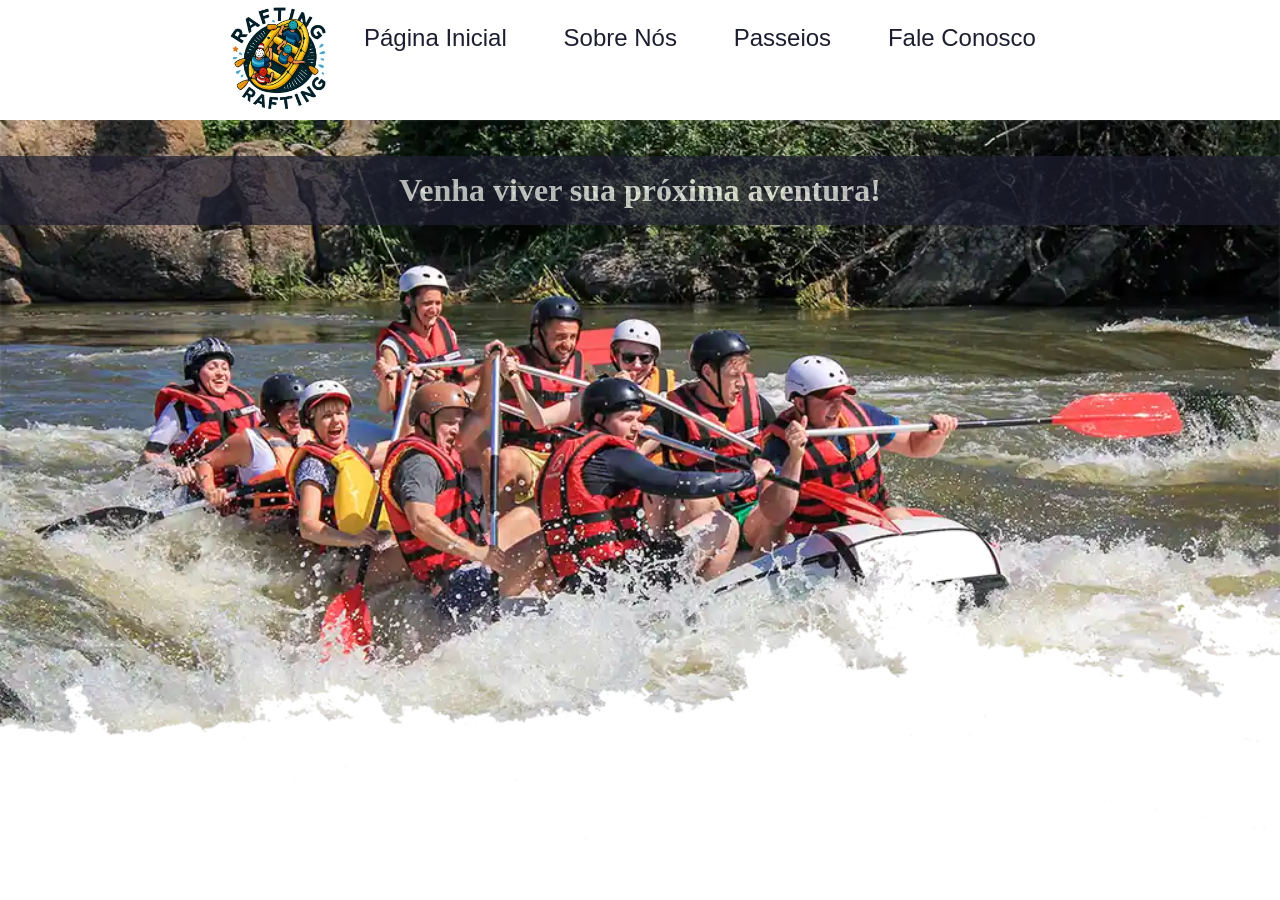
==== wwr/index.html @ e6feeba9 "Organização" ====
<!DOCTYPE html>
<html lang="pt-BR">

<head>
    <meta charset="UTF-8">
    <meta name="viewport" content="width=device-width, initial-scale=1.0">
    <meta name="description"
      content="Página principal Rafting adventure, passeios de rafting, aventura e segurança.">
    <link rel="stylesheet" href="estilos/rafting.css">
    <title>Página Inicial | Rafting Adventure</title>
</head>

<body>
    <header>
        <img src="imagens/logo.webp" alt="Logotipo da Rafting Adventure">
        <nav>
            <a href="index.html">Página Inicial</a>
            <a href="sobre.html">Sobre Nós</a>
            <a href="passeios.html">Passeios</a>
            <a href="contato.html">Fale Conosco</a>
        </nav>
    </header>
    <div class="hero">
        <img src="imagens/hero-image.webp" alt="pessoas praticando rafting">
        <h1>Venha viver sua próxima aventura!</h1>

    </div>

</body>

</html>
---- wwr/estilos/rafting.css ----
:root {
    --cor-primaria: rgb(11, 61, 46);
    --cor-secundaria: rgb(167, 234, 243);
    --cor-destaque1: rgb(30, 30, 49);
    --cor-destaque2: rgb(94, 178, 107);
    --fonte-de-titulo: "Times New Roman", "Georgia", serif;
    --fonte-body: arial, helvetica, sans-serif;
}

* {
    margin: 0;
    padding: 0;
    box-sizing: border-box;
}

body {
    font-family: var(--fonte-body);
    color: var(--cor-destaque1);
}

header {
    display: grid;
    grid-template-columns: 120px 1fr;
}

header img {
    max-width: 100%;
    height: auto;
}

header,
main,
footer {
    width: 840px;
    max-width: 100%;
    height: auto;
    margin: 0 auto;
}

h1,
h2 {
    font-family: var(--fonte-de-titulo);
    color: var(--cor-primaria);
    text-align: center;
}

nav {
    display: flex;
    justify-content: space-between;
}

a {
    font-size: x-large;
    font-family: 'Gill Sans', 'Gill Sans MT', Calibri, 'Trebuchet MS', sans-serif;
    text-align: center;
    color: var(--cor-destaque1);
}

.contatos p {
    font-size: large;
    font-family: 'Gill Sans', 'Gill Sans MT', Calibri, 'Trebuchet MS', sans-serif;
    text-align: center;
    color: var(--cor-destaque1);
}

nav,
section,
article {
    margin: 16px;
    padding: 8px;
}

p {
    text-align: center;
    padding: 5px;
}

.historia {
    display: grid;
    grid-template-columns: repeat(3, 1fr);
    margin-top: 50px;
}

.historia img {
    margin-top: 10px;
    max-width: 100%;
    height: auto;
}

.historia h2 {
    margin-top: 20px;
    grid-column: 1 / -1;
}

.hero {
    position: relative;
}

.hero img {
    display: block;
    width: 100%;
    height: auto;
}

h1 {
    width: 100%;
    padding: 16px;
    text-align: center;
}

article {
    position: absolute;
    bottom: -10%;
    border: 2px solid var(--cor-primaria);
    background-color: var(--cor-secundaria);
    box-shadow: 0 10px 10px var(--cor-destaque1);
}

article p {
    text-align: justify;
    margin: 8px;
    /*margin-top: 10px;*/
}

.hero h1 {
    position: absolute;
    top: 5%;
    opacity: 0.7;
    background-color: var(--cor-destaque1);
    color: white;
}

.hero article {
    position: absolute;
}

.hero article img {
    float: right;
    width: 125px;
    margin: 15px;
}

.aventura {
    display: grid;
    grid-template-columns: repeat(5, 1fr);
    column-gap: 1.5rem;
}

.aventura h2 {
    grid-column: 1 / -1;
}

.aventura img {
    max-width: 100%;
    height: auto;
}

.local {
    display: flex;
    justify-content: space-between;
    gap: 10px;
}

.mapa {
    flex: 1;
}

.mapa iframe {
    width: 100%;
    height: 100%;
    border: none;
}

/*=======================================
             FORMULÁRIO
=========================================*/

.local form {
    flex: 1;

}

.form {
    display: flex;
    flex-direction: column;
    gap: 10px;
}

.radio {
    display: flex;
    flex-direction: column;
}

.opcao {
    display: flex;
    align-items: center;
    gap: 8px;
}

.newsletter {
    display: flex;
    align-items: center;
    gap: 8px;
}

button {
    padding: 12px;
    background-color: var(--cor-destaque2);
    color: var(--cor-destaque1);
    border: none;
    border-radius: 5px;
    cursor: pointer;
    font-size: 1rem;
}

button:hover {
    background-color: var(--cor-primaria);
    color: var(--cor-secundaria);
}

input[type="text"],
input[type="email"],
textarea {
    padding: 10px;
    border: 1px solid var(--cor-destaque1);
    border-radius: 4px;
}

textarea {
    resize: vertical;
}

/*============================================
                EQUIPE
==============================================*/

.equipe {
    display: grid;
    grid-template-columns: repeat(3, 1fr);
    column-gap: 1.5rem;
}

.equipe h2 {
    grid-column: 1 / -1;
}

.equipe img {
    max-width: 100%;
    height: auto;
}

/*============================================
                   RODAPÉ
==============================================*/

footer {
    background-color: var(--cor-destaque2);
    display: flex;
    justify-content: space-between;
}

.redes-sociais {
    justify-content: end;
}

.redes-sociais a,
nav a,
footer a {
    text-decoration: none;
}

.redes-sociais img {
    width: 40px;
    height: auto;

}
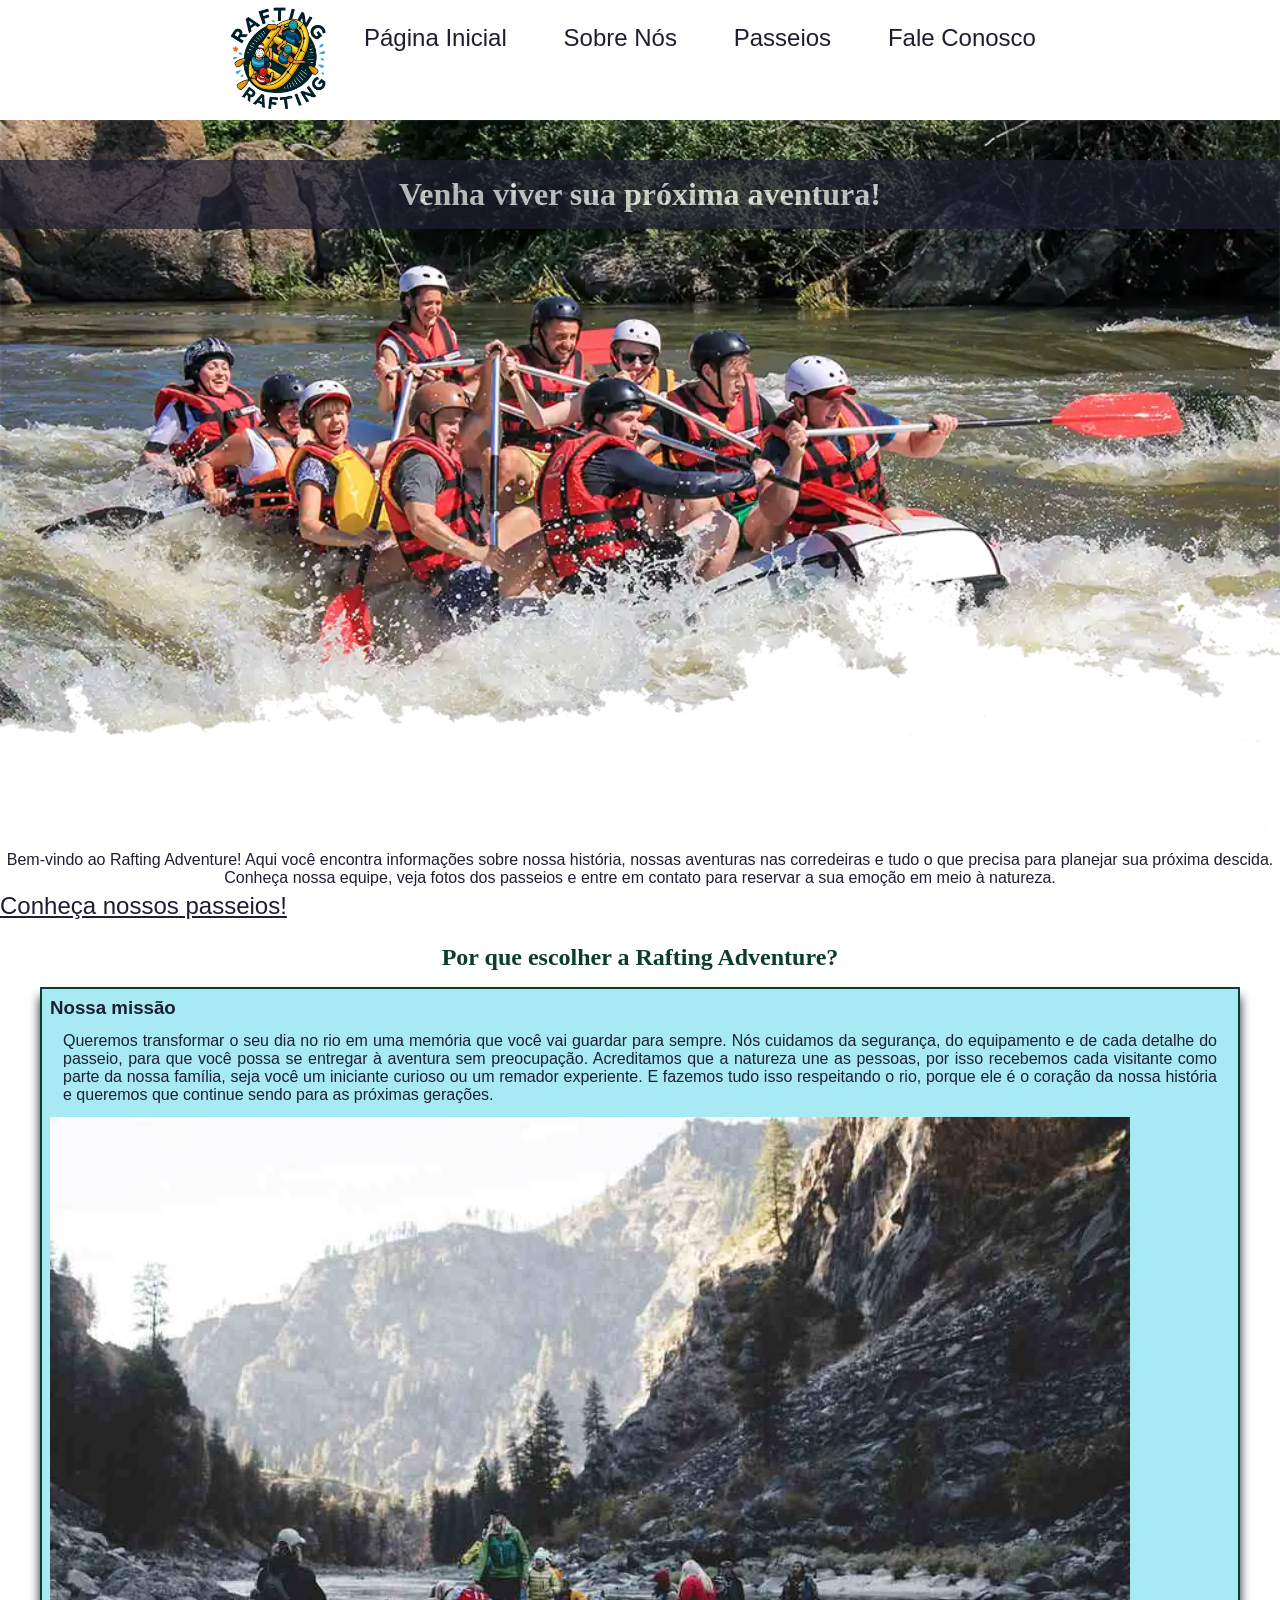
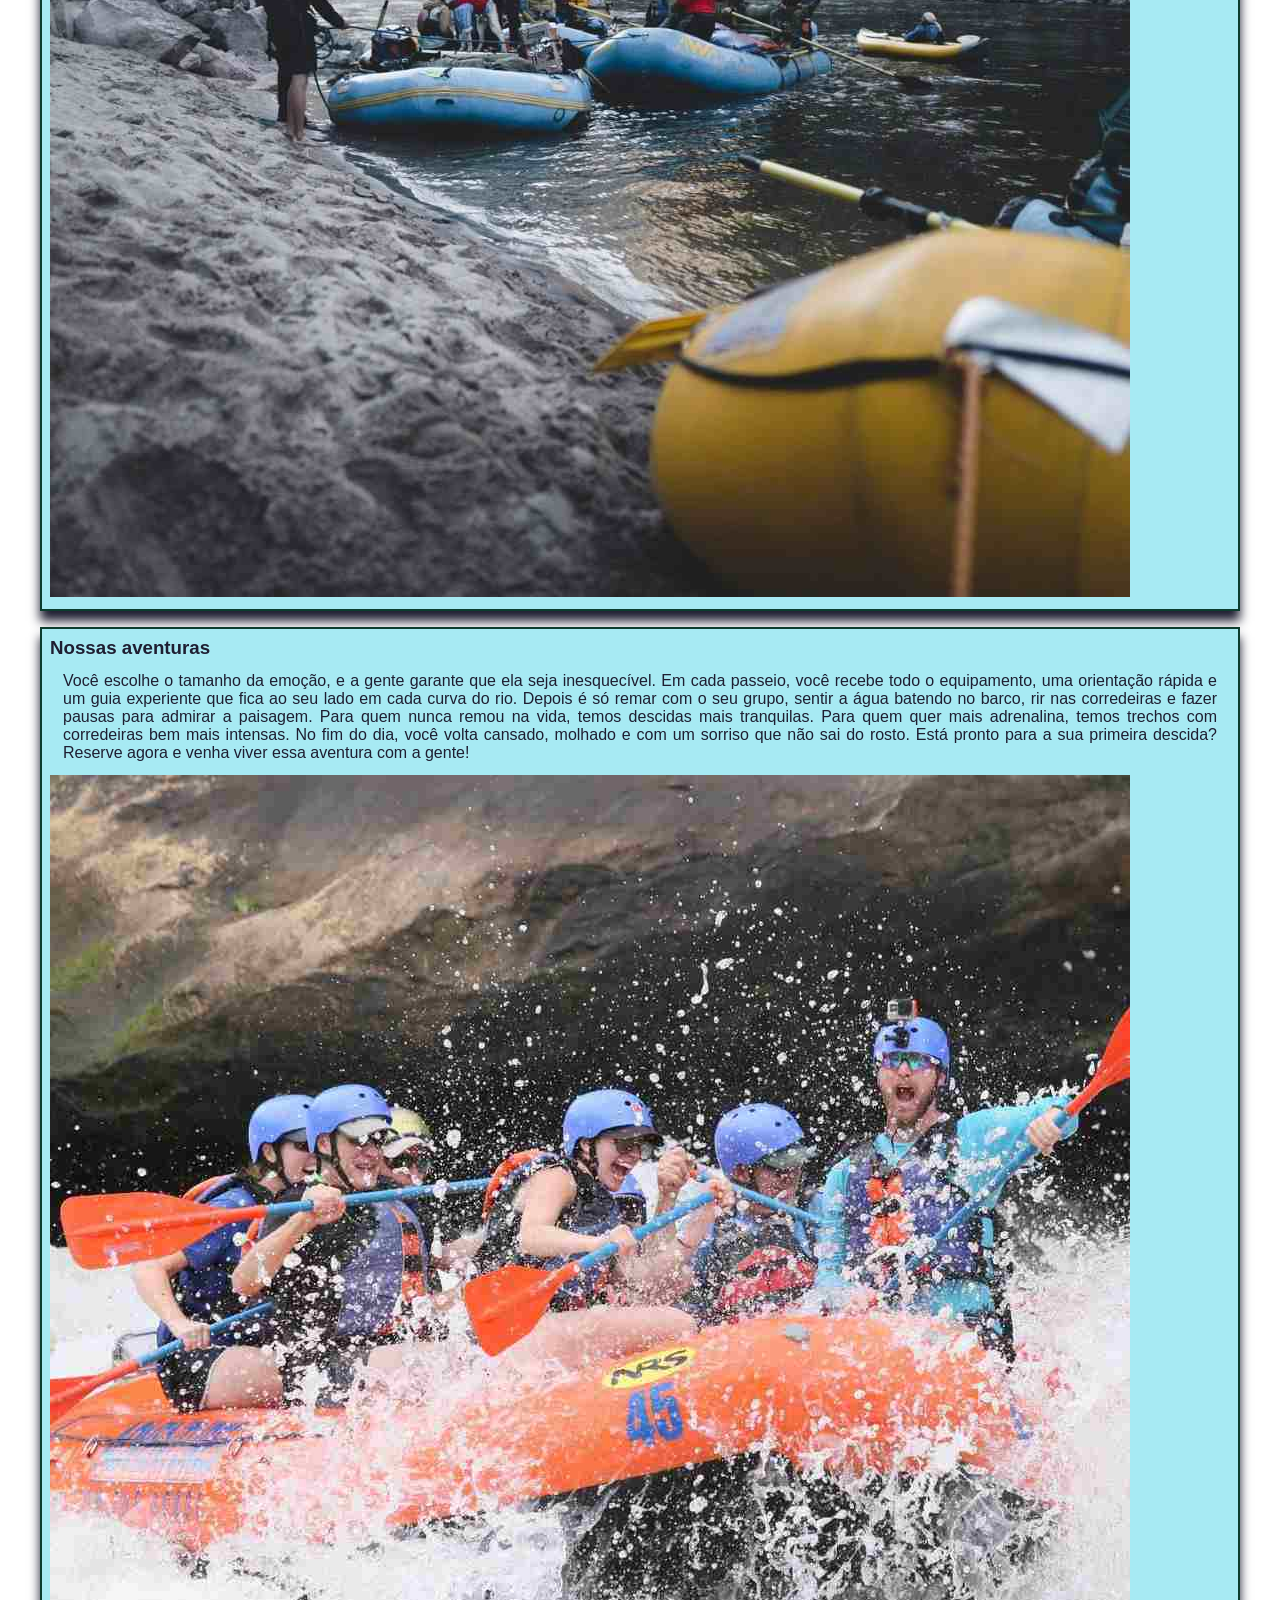
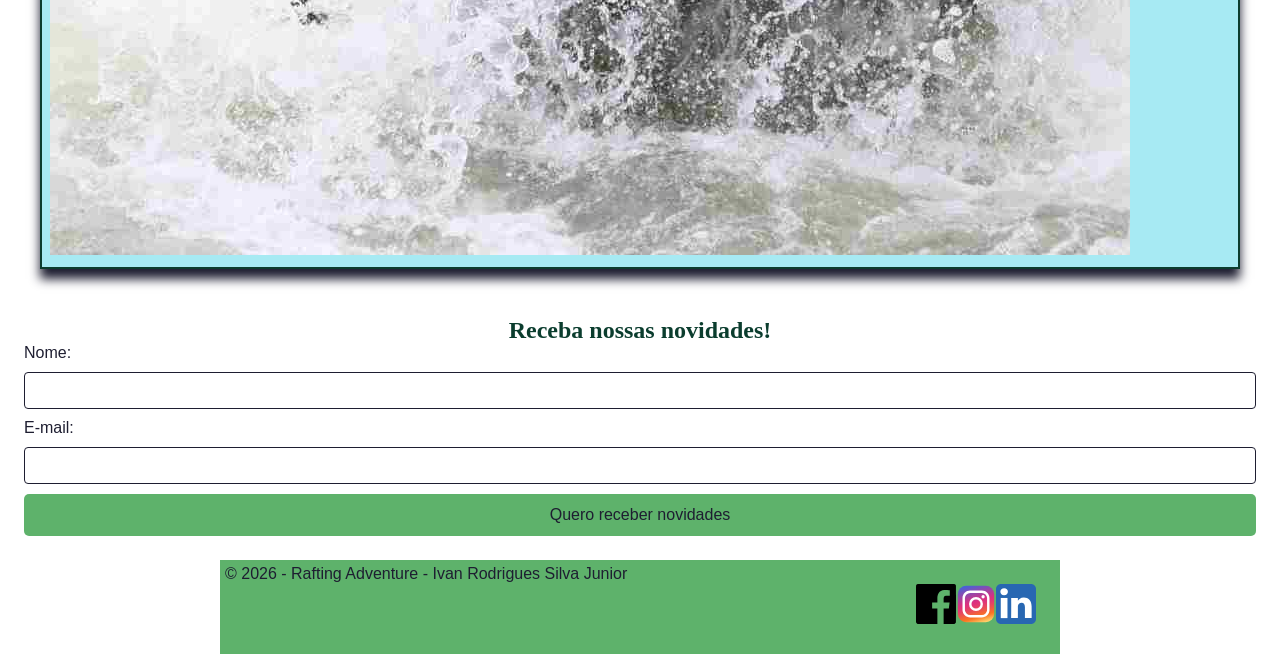
==== commit fd34b3e4: "paginas em andamento" ====
--- a/wwr/index.html
+++ b/wwr/index.html
@@ -21,11 +21,83 @@
         </nav>
     </header>
     <div class="hero">
-        <img src="imagens/hero-image.webp" alt="pessoas praticando rafting">
+        <img src="imagens/hero-image.webp" alt="Grupo praticando rafting nas corredeiras de um rio">
         <h1>Venha viver sua próxima aventura!</h1>
-
+        <p>Bem-vindo ao Rafting Adventure! Aqui você encontra informações sobre nossa história,
+            nossas
+            aventuras nas corredeiras e tudo o que precisa para planejar sua próxima descida.
+            Conheça nossa
+            equipe, veja fotos dos passeios e entre em contato para reservar a sua emoção em meio à
+            natureza.</p>
+        <a href="passeios.html">Conheça nossos passeios!</a>
     </div>
 
+    <section class="destaques">
+        <h2>Por que escolher a Rafting Adventure?</h2>
+
+        <article>
+            <h3>Nossa missão</h3>
+            <p>
+                Queremos transformar o seu dia no rio em uma memória que você vai guardar para
+                sempre. Nós cuidamos
+                da segurança, do equipamento e de cada detalhe do passeio, para que você possa se
+                entregar à
+                aventura sem preocupação. Acreditamos que a natureza une as pessoas, por isso
+                recebemos cada
+                visitante como parte da nossa família, seja você um iniciante curioso ou um remador
+                experiente. E
+                fazemos tudo isso respeitando o rio, porque ele é o coração da nossa história e
+                queremos que
+                continue sendo para as próximas gerações.
+            </p>
+            <img src="imagens/instrucoes-antes-do-passeio.jpg"
+              alt="instrutor ajudando a se preparar enquanto orienta">
+        </article>
+
+        <article>
+            <h3>Nossas aventuras</h3>
+            <p>
+                Você escolhe o tamanho da emoção, e a gente garante que ela seja inesquecível. Em
+                cada passeio, você
+                recebe todo o equipamento, uma orientação rápida e um guia experiente que fica ao
+                seu lado em cada
+                curva do rio. Depois é só remar com o seu grupo, sentir a água batendo no barco, rir
+                nas corredeiras
+                e fazer pausas para admirar a paisagem. Para quem nunca remou na vida, temos
+                descidas mais
+                tranquilas. Para quem quer mais adrenalina, temos trechos com corredeiras bem mais
+                intensas. No fim
+                do dia, você volta cansado, molhado e com um sorriso que não sai do rosto. Está
+                pronto para a sua
+                primeira descida? Reserve agora e venha viver essa aventura com a gente!
+            </p>
+            <img src="imagens/corredeiras.jpg" alt="familia se divertindo nas corredeiras">
+        </article>
+    </section>
+    <section class="inscricao-newsletter">
+        <h2>Receba nossas novidades!</h2>
+        <form>
+            <div class="form">
+                <label for="nome">Nome:</label>
+                <input type="text" id="nome" name="nome" required>
+                <label for="email">E-mail:</label>
+                <input type="email" id="email" name="email" required>
+                <button type="submit">Quero receber novidades</button>
+            </div>
+        </form>
+    </section>
+    <footer>
+        <p>©️ 2026 - Rafting Adventure - Ivan Rodrigues Silva Junior</p>
+        <nav class="redes-sociais">
+            <a href="https://www.facebook.com/ivodrigues/"><img src="imagens/icone-facebook.svg"
+                  alt="ícone facebook"></a>
+            <a href="https://www.instagram.com/ivanjunior.048/"><img
+                  src="imagens/icone-instagram.svg" alt="ícone instagram"></a>
+            <a href="https://www.linkedin.com/in/ivan-rodrigues-silva-junior"><img
+                  src="imagens/icone-linkedin.svg" alt="ícone linkedin"></a>
+
+        </nav>
+    </footer>
 </body>
 
 </html>
--- a/wwr/estilos/rafting.css
+++ b/wwr/estilos/rafting.css
@@ -109,8 +109,6 @@
 }
 
 article {
-    position: absolute;
-    bottom: -10%;
     border: 2px solid var(--cor-primaria);
     background-color: var(--cor-secundaria);
     box-shadow: 0 10px 10px var(--cor-destaque1);
@@ -171,9 +169,7 @@
     border: none;
 }
 
-/*=======================================
-             FORMULÁRIO
-=========================================*/
+/*FORMULÁRIO*/
 
 .local form {
     flex: 1;
@@ -230,9 +226,7 @@
     resize: vertical;
 }
 
-/*============================================
-                EQUIPE
-==============================================*/
+/*EQUIPE*/
 
 .equipe {
     display: grid;
@@ -249,9 +243,7 @@
     height: auto;
 }
 
-/*============================================
-                   RODAPÉ
-==============================================*/
+/*RODAPÉ=*/
 
 footer {
     background-color: var(--cor-destaque2);
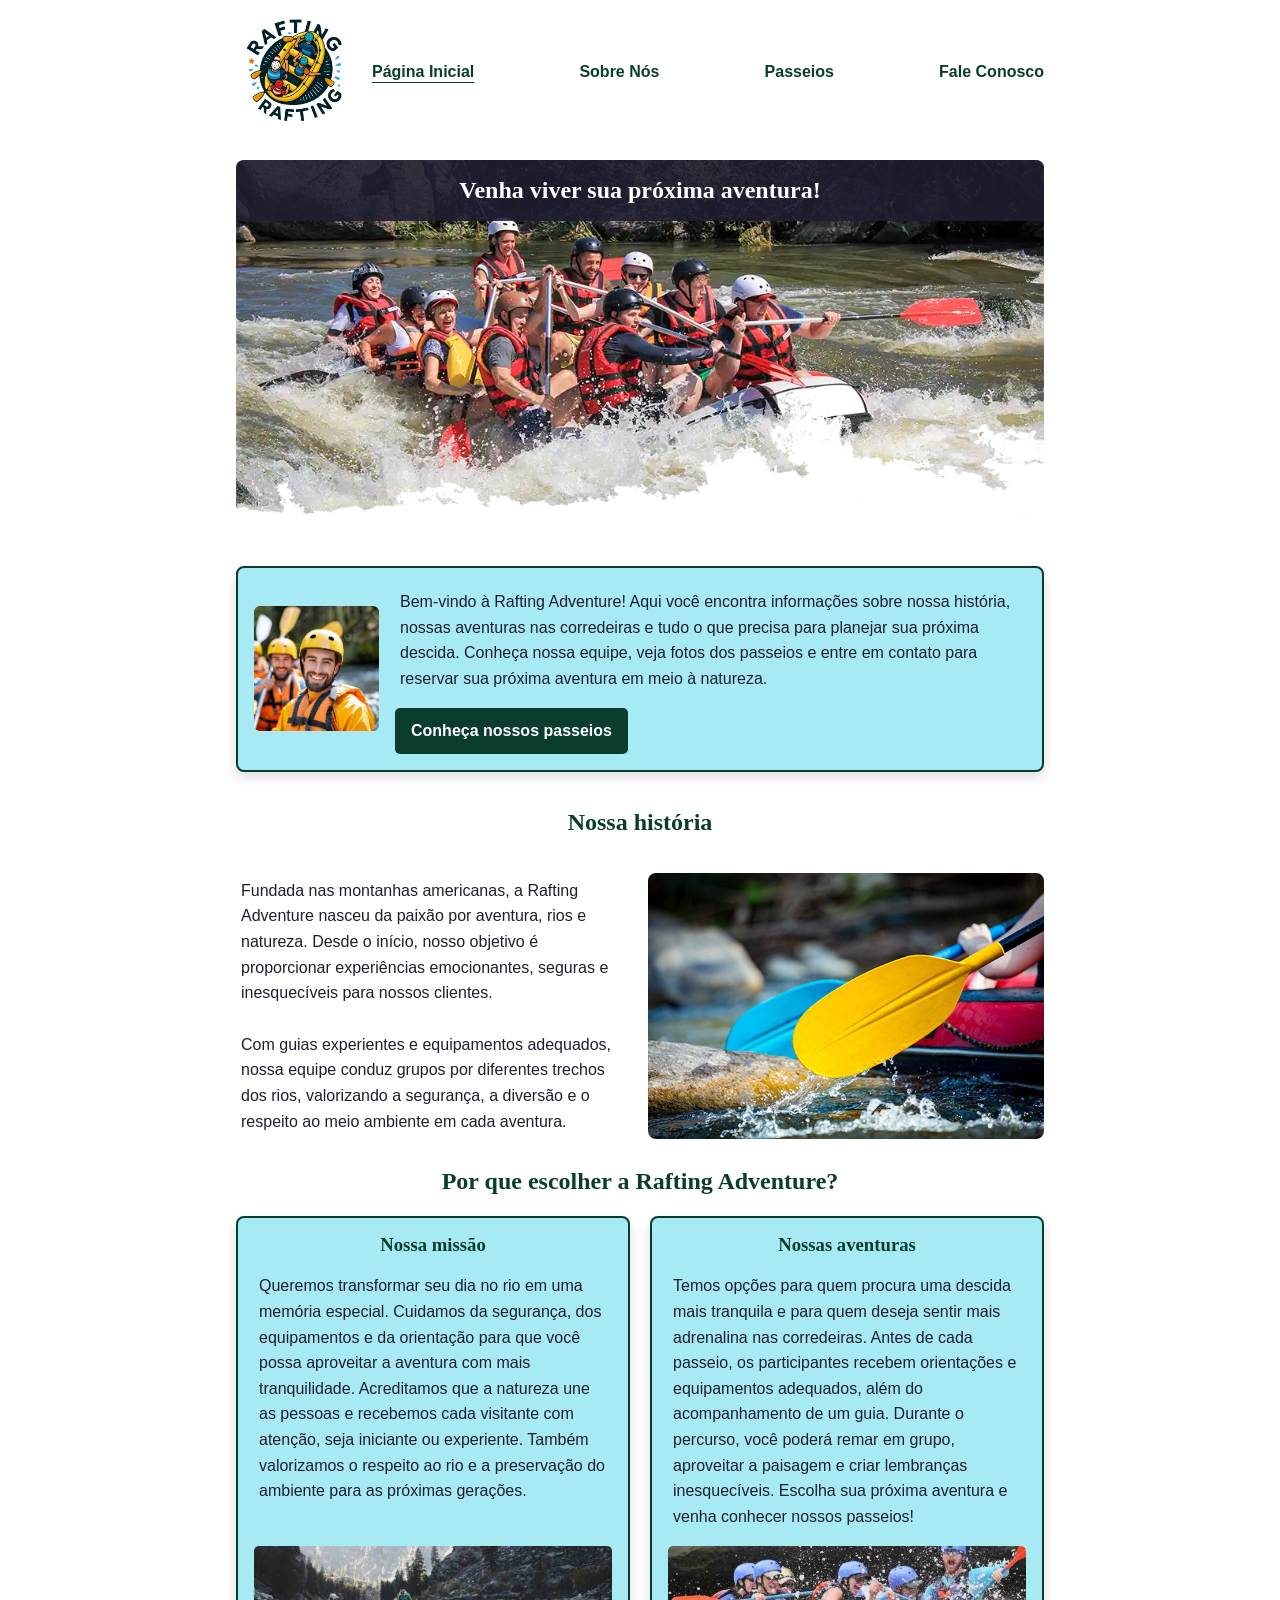
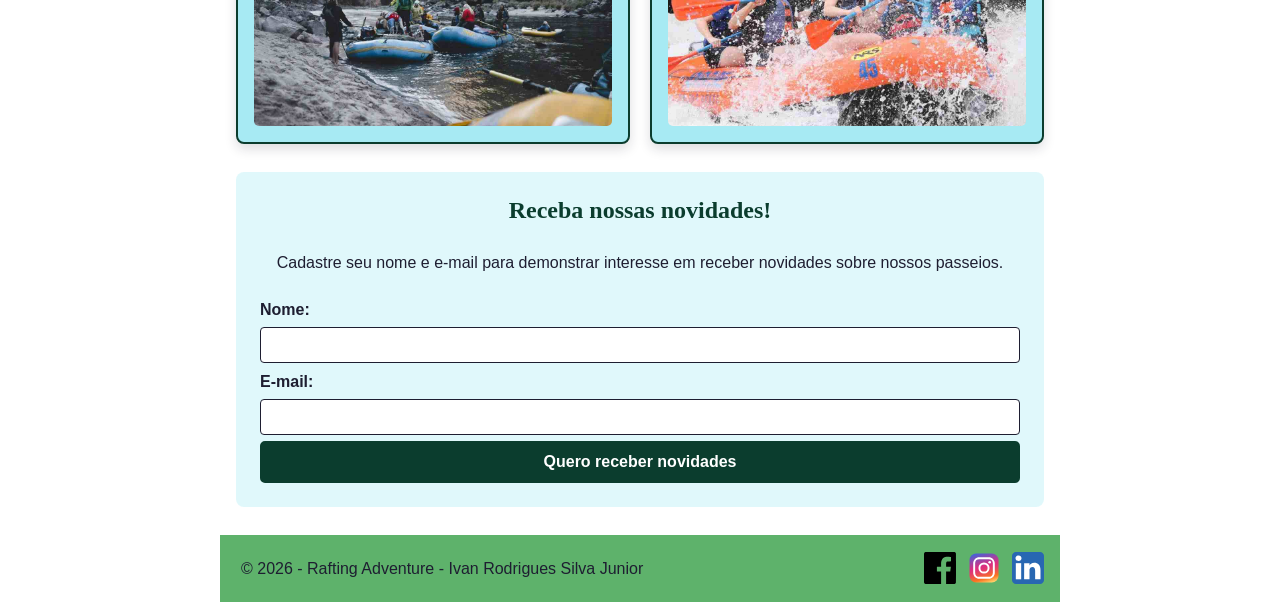
==== commit 25517ed4: "atualização e organização das páginas de rafting" ====
--- a/wwr/index.html
+++ b/wwr/index.html
@@ -5,97 +5,156 @@
     <meta charset="UTF-8">
     <meta name="viewport" content="width=device-width, initial-scale=1.0">
     <meta name="description"
-      content="Página principal Rafting adventure, passeios de rafting, aventura e segurança.">
+      content="Conheça a Rafting Adventure: passeios de rafting, aventura nas corredeiras, segurança e experiências inesquecíveis em meio à natureza.">
+    <meta name="author" content="Ivan Rodrigues Silva Junior">
+    <title>Página Inicial | Rafting Adventure</title>
     <link rel="stylesheet" href="estilos/rafting.css">
-    <title>Página Inicial | Rafting Adventure</title>
 </head>
 
 <body>
     <header>
-        <img src="imagens/logo.webp" alt="Logotipo da Rafting Adventure">
-        <nav>
-            <a href="index.html">Página Inicial</a>
+        <a class="logo" href="index.html">
+            <img src="imagens/logo.webp" alt="Logotipo da Rafting Adventure">
+        </a>
+
+        <nav aria-label="Navegação principal">
+            <a href="index.html" aria-current="page">Página Inicial</a>
             <a href="sobre.html">Sobre Nós</a>
             <a href="passeios.html">Passeios</a>
             <a href="contato.html">Fale Conosco</a>
         </nav>
     </header>
-    <div class="hero">
-        <img src="imagens/hero-image.webp" alt="Grupo praticando rafting nas corredeiras de um rio">
-        <h1>Venha viver sua próxima aventura!</h1>
-        <p>Bem-vindo ao Rafting Adventure! Aqui você encontra informações sobre nossa história,
-            nossas
-            aventuras nas corredeiras e tudo o que precisa para planejar sua próxima descida.
-            Conheça nossa
-            equipe, veja fotos dos passeios e entre em contato para reservar a sua emoção em meio à
-            natureza.</p>
-        <a href="passeios.html">Conheça nossos passeios!</a>
-    </div>
 
-    <section class="destaques">
-        <h2>Por que escolher a Rafting Adventure?</h2>
+    <main>
+        <section class="hero" aria-labelledby="titulo-principal">
+            <img class="hero-imagem" src="imagens/hero-image.webp"
+              alt="Grupo praticando rafting nas corredeiras de um rio">
 
-        <article>
-            <h3>Nossa missão</h3>
+            <h1 id="titulo-principal">Venha viver sua próxima aventura!</h1>
+
+            <article class="hero-cartao">
+                <img src="imagens/funcionario-feliz.webp"
+                  alt="Integrante da equipe da Rafting Adventure">
+
+                <div class="hero-conteudo">
+                    <p>
+                        Bem-vindo à Rafting Adventure! Aqui você encontra informações
+                        sobre nossa história, nossas aventuras nas corredeiras e tudo
+                        o que precisa para planejar sua próxima descida. Conheça nossa
+                        equipe, veja fotos dos passeios e entre em contato para
+                        reservar sua próxima aventura em meio à natureza.
+                    </p>
+
+                    <a class="botao-link" href="passeios.html">
+                        Conheça nossos passeios
+                    </a>
+                </div>
+            </article>
+        </section>
+
+        <section class="historia" aria-labelledby="titulo-historia">
+            <h2 id="titulo-historia">Nossa história</h2>
+
             <p>
-                Queremos transformar o seu dia no rio em uma memória que você vai guardar para
-                sempre. Nós cuidamos
-                da segurança, do equipamento e de cada detalhe do passeio, para que você possa se
-                entregar à
-                aventura sem preocupação. Acreditamos que a natureza une as pessoas, por isso
-                recebemos cada
-                visitante como parte da nossa família, seja você um iniciante curioso ou um remador
-                experiente. E
-                fazemos tudo isso respeitando o rio, porque ele é o coração da nossa história e
-                queremos que
-                continue sendo para as próximas gerações.
+                Fundada nas montanhas americanas, a Rafting Adventure nasceu da
+                paixão por aventura, rios e natureza. Desde o início, nosso objetivo
+                é proporcionar experiências emocionantes, seguras e inesquecíveis
+                para nossos clientes.
             </p>
-            <img src="imagens/instrucoes-antes-do-passeio.jpg"
-              alt="instrutor ajudando a se preparar enquanto orienta">
-        </article>
 
-        <article>
-            <h3>Nossas aventuras</h3>
+            <img src="imagens/historia.jpg"
+              alt="Remos coloridos utilizados nas aventuras de rafting">
+
             <p>
-                Você escolhe o tamanho da emoção, e a gente garante que ela seja inesquecível. Em
-                cada passeio, você
-                recebe todo o equipamento, uma orientação rápida e um guia experiente que fica ao
-                seu lado em cada
-                curva do rio. Depois é só remar com o seu grupo, sentir a água batendo no barco, rir
-                nas corredeiras
-                e fazer pausas para admirar a paisagem. Para quem nunca remou na vida, temos
-                descidas mais
-                tranquilas. Para quem quer mais adrenalina, temos trechos com corredeiras bem mais
-                intensas. No fim
-                do dia, você volta cansado, molhado e com um sorriso que não sai do rosto. Está
-                pronto para a sua
-                primeira descida? Reserve agora e venha viver essa aventura com a gente!
+                Com guias experientes e equipamentos adequados, nossa equipe conduz
+                grupos por diferentes trechos dos rios, valorizando a segurança,
+                a diversão e o respeito ao meio ambiente em cada aventura.
             </p>
-            <img src="imagens/corredeiras.jpg" alt="familia se divertindo nas corredeiras">
-        </article>
-    </section>
-    <section class="inscricao-newsletter">
-        <h2>Receba nossas novidades!</h2>
-        <form>
-            <div class="form">
-                <label for="nome">Nome:</label>
-                <input type="text" id="nome" name="nome" required>
-                <label for="email">E-mail:</label>
-                <input type="email" id="email" name="email" required>
+        </section>
+
+        <section class="destaques" aria-labelledby="titulo-destaques">
+            <h2 id="titulo-destaques">
+                Por que escolher a Rafting Adventure?
+            </h2>
+
+            <article class="destaque-cartao">
+                <h3>Nossa missão</h3>
+
+                <p>
+                    Queremos transformar seu dia no rio em uma memória especial.
+                    Cuidamos da segurança, dos equipamentos e da orientação para
+                    que você possa aproveitar a aventura com mais tranquilidade.
+                    Acreditamos que a natureza une as pessoas e recebemos cada
+                    visitante com atenção, seja iniciante ou experiente. Também
+                    valorizamos o respeito ao rio e a preservação do ambiente
+                    para as próximas gerações.
+                </p>
+
+                <img src="imagens/instrucoes-antes-do-passeio.jpg"
+                  alt="Instrutor orientando os participantes antes do passeio">
+            </article>
+
+            <article class="destaque-cartao">
+                <h3>Nossas aventuras</h3>
+
+                <p>
+                    Temos opções para quem procura uma descida mais tranquila e
+                    para quem deseja sentir mais adrenalina nas corredeiras.
+                    Antes de cada passeio, os participantes recebem orientações
+                    e equipamentos adequados, além do acompanhamento de um guia.
+                    Durante o percurso, você poderá remar em grupo, aproveitar
+                    a paisagem e criar lembranças inesquecíveis. Escolha sua
+                    próxima aventura e venha conhecer nossos passeios!
+                </p>
+
+                <img src="imagens/corredeiras.jpg"
+                  alt="Participantes aproveitando a aventura nas corredeiras">
+            </article>
+        </section>
+
+        <section class="inscricao-newsletter" aria-labelledby="titulo-newsletter">
+            <h2 id="titulo-newsletter">Receba nossas novidades!</h2>
+
+            <p>
+                Cadastre seu nome e e-mail para demonstrar interesse em receber
+                novidades sobre nossos passeios.
+            </p>
+
+            <form class="form-newsletter" action="" method="get">
+                <div class="campo">
+                    <label for="nome-newsletter">Nome:</label>
+                    <input type="text" id="nome-newsletter" name="nome" autocomplete="name"
+                      required>
+                </div>
+
+                <div class="campo">
+                    <label for="email-newsletter">E-mail:</label>
+                    <input type="email" id="email-newsletter" name="email" autocomplete="email"
+                      required>
+                </div>
+
                 <button type="submit">Quero receber novidades</button>
-            </div>
-        </form>
-    </section>
+            </form>
+        </section>
+    </main>
+
     <footer>
-        <p>©️ 2026 - Rafting Adventure - Ivan Rodrigues Silva Junior</p>
-        <nav class="redes-sociais">
-            <a href="https://www.facebook.com/ivodrigues/"><img src="imagens/icone-facebook.svg"
-                  alt="ícone facebook"></a>
-            <a href="https://www.instagram.com/ivanjunior.048/"><img
-                  src="imagens/icone-instagram.svg" alt="ícone instagram"></a>
-            <a href="https://www.linkedin.com/in/ivan-rodrigues-silva-junior"><img
-                  src="imagens/icone-linkedin.svg" alt="ícone linkedin"></a>
+        <p>
+            © 2026 - Rafting Adventure - Ivan Rodrigues Silva Junior
+        </p>
 
+        <nav class="redes-sociais" aria-label="Redes sociais">
+            <a href="https://www.facebook.com/ivodrigues/" aria-label="Facebook">
+                <img src="imagens/icone-facebook.svg" alt="">
+            </a>
+
+            <a href="https://www.instagram.com/ivanjunior.048/" aria-label="Instagram">
+                <img src="imagens/icone-instagram.svg" alt="">
+            </a>
+
+            <a href="https://www.linkedin.com/in/ivan-rodrigues-silva-junior" aria-label="LinkedIn">
+                <img src="imagens/icone-linkedin.svg" alt="">
+            </a>
         </nav>
     </footer>
 </body>
--- a/wwr/estilos/rafting.css
+++ b/wwr/estilos/rafting.css
@@ -3,8 +3,8 @@
     --cor-secundaria: rgb(167, 234, 243);
     --cor-destaque1: rgb(30, 30, 49);
     --cor-destaque2: rgb(94, 178, 107);
-    --fonte-de-titulo: "Times New Roman", "Georgia", serif;
-    --fonte-body: arial, helvetica, sans-serif;
+    --fonte-de-titulo: "Times New Roman", Georgia, serif;
+    --fonte-body: Arial, Helvetica, sans-serif;
 }
 
 * {
@@ -16,16 +16,8 @@
 body {
     font-family: var(--fonte-body);
     color: var(--cor-destaque1);
-}
-
-header {
-    display: grid;
-    grid-template-columns: 120px 1fr;
-}
-
-header img {
-    max-width: 100%;
-    height: auto;
+    background-color: white;
+    line-height: 1.6;
 }
 
 header,
@@ -33,115 +25,317 @@
 footer {
     width: 840px;
     max-width: 100%;
+    margin: 0 auto;
+}
+
+header {
+    display: grid;
+    grid-template-columns: 120px minmax(0, 1fr);
+    align-items: center;
+    gap: 16px;
+    padding: 12px 16px;
+}
+
+header .logo {
+    display: block;
+}
+
+header img {
+    display: block;
+    max-width: 100%;
     height: auto;
-    margin: 0 auto;
+}
+
+h1,
+h2,
+h3 {
+    font-family: var(--fonte-de-titulo);
+    line-height: 1.2;
 }
 
 h1,
 h2 {
-    font-family: var(--fonte-de-titulo);
     color: var(--cor-primaria);
     text-align: center;
 }
 
+h2 {
+    margin-bottom: 20px;
+}
+
+h3 {
+    color: var(--cor-primaria);
+}
+
+p {
+    padding: 5px;
+}
+
+a {
+    color: var(--cor-primaria);
+}
+
+a:focus-visible,
+button:focus-visible,
+input:focus-visible,
+textarea:focus-visible {
+    outline: 3px solid var(--cor-destaque1);
+    outline-offset: 3px;
+}
+
 nav {
     display: flex;
     justify-content: space-between;
-}
-
-a {
-    font-size: x-large;
-    font-family: 'Gill Sans', 'Gill Sans MT', Calibri, 'Trebuchet MS', sans-serif;
-    text-align: center;
-    color: var(--cor-destaque1);
-}
-
-.contatos p {
-    font-size: large;
-    font-family: 'Gill Sans', 'Gill Sans MT', Calibri, 'Trebuchet MS', sans-serif;
-    text-align: center;
-    color: var(--cor-destaque1);
-}
-
-nav,
-section,
+    align-items: center;
+    flex-wrap: wrap;
+    gap: 10px;
+}
+
+nav a {
+    font-family: "Gill Sans", "Gill Sans MT", Calibri, sans-serif;
+    font-size: 1rem;
+    font-weight: bold;
+    text-align: center;
+    text-decoration: none;
+}
+
+nav a:hover {
+    text-decoration: underline;
+}
+
+nav a[aria-current="page"] {
+    text-decoration: underline;
+    text-underline-offset: 5px;
+}
+
+section {
+    margin: 28px 16px;
+}
+
 article {
+    border: 2px solid var(--cor-primaria);
+    border-radius: 8px;
+    background-color: var(--cor-secundaria);
+    box-shadow: 0 5px 12px rgba(30, 30, 49, 0.15);
+}
+
+article p {
+    text-align: left;
+}
+
+/* PÁGINA INICIAL: IMAGEM PRINCIPAL */
+
+.hero {
+    display: grid;
+    grid-template-columns: minmax(0, 1fr);
+    gap: 16px;
     margin: 16px;
-    padding: 8px;
-}
-
-p {
-    text-align: center;
-    padding: 5px;
-}
+}
+
+.hero .hero-imagem {
+    display: block;
+    grid-column: 1;
+    grid-row: 1;
+    width: 100%;
+    max-height: 390px;
+    object-fit: cover;
+    border-radius: 8px;
+}
+
+.hero h1 {
+    grid-column: 1;
+    grid-row: 1;
+    align-self: start;
+    z-index: 1;
+    width: 100%;
+    padding: 16px;
+    color: white;
+    background-color: rgba(30, 30, 49, 0.88);
+    border-radius: 8px 8px 0 0;
+}
+
+.hero .hero-cartao {
+    position: static;
+    display: grid;
+    grid-template-columns: 125px minmax(0, 1fr);
+    align-items: center;
+    gap: 16px;
+    padding: 16px;
+    margin: 0;
+}
+
+.hero-cartao > img {
+    width: 125px;
+    max-width: 100%;
+    height: auto;
+    border-radius: 6px;
+}
+
+.hero-conteudo {
+    min-width: 0;
+}
+
+.hero-conteudo p {
+    margin-bottom: 12px;
+}
+
+.botao-link {
+    display: inline-block;
+    padding: 10px 16px;
+    border-radius: 5px;
+    background-color: var(--cor-primaria);
+    color: white;
+    font-weight: bold;
+    text-decoration: none;
+}
+
+.botao-link:hover {
+    background-color: var(--cor-destaque1);
+    text-decoration: underline;
+}
+
+/* SEÇÃO HISTÓRIA */
 
 .historia {
     display: grid;
-    grid-template-columns: repeat(3, 1fr);
-    margin-top: 50px;
+    grid-template-columns: repeat(2, minmax(0, 1fr));
+    gap: 16px;
+    align-items: stretch;
+    margin-top: 36px;
+}
+
+.historia h2 {
+    grid-column: 1 / -1;
+    margin-top: 0;
+}
+
+.historia p:first-of-type {
+    grid-column: 1;
+    grid-row: 2;
 }
 
 .historia img {
-    margin-top: 10px;
-    max-width: 100%;
-    height: auto;
-}
-
-.historia h2 {
-    margin-top: 20px;
+    grid-column: 2;
+    grid-row: 2 / span 2;
+    width: 100%;
+    height: 100%;
+    min-height: 180px;
+    object-fit: cover;
+    border-radius: 8px;
+}
+
+.historia p:last-of-type {
+    grid-column: 1;
+    grid-row: 3;
+}
+
+/* SEÇÃO DE DESTAQUES */
+
+.destaques {
+    display: grid;
+    grid-template-columns: repeat(2, minmax(0, 1fr));
+    gap: 20px;
+}
+
+.destaques > h2 {
     grid-column: 1 / -1;
-}
-
-.hero {
-    position: relative;
-}
-
-.hero img {
+    margin-bottom: 0;
+}
+
+.destaques .destaque-cartao {
+    display: flex;
+    flex-direction: column;
+    align-items: stretch;
+    gap: 12px;
+    margin: 0;
+    padding: 16px;
+    min-width: 0;
+}
+
+.destaque-cartao h3 {
+    text-align: center;
+}
+
+.destaque-cartao img {
     display: block;
     width: 100%;
-    height: auto;
-}
-
-h1 {
-    width: 100%;
-    padding: 16px;
-    text-align: center;
-}
-
-article {
+    height: 180px;
+    object-fit: cover;
+    border-radius: 5px;
+    margin-top: auto;
+}
+
+/* FORMULÁRIO DE NOVIDADES */
+
+.inscricao-newsletter {
+    padding: 24px;
+    background-color: rgba(167, 234, 243, 0.35);
+    border-radius: 8px;
+}
+
+.inscricao-newsletter > p {
+    text-align: center;
+    margin-bottom: 16px;
+}
+
+.form-newsletter,
+.form {
+    display: flex;
+    flex-direction: column;
+    gap: 6px;
+}
+
+.campo {
+    display: flex;
+    flex-direction: column;
+    gap: 5px;
+}
+
+label {
+    font-weight: bold;
+}
+
+input[type="text"],
+input[type="email"],
+textarea {
+    width: 100%;
+    padding: 4px;
+    border: 1px solid var(--cor-destaque1);
+    border-radius: 4px;
+    font: inherit;
+}
+
+textarea {
+    resize: vertical;
+}
+
+button {
+    padding: 6px 8px;
+    background-color: var(--cor-primaria);
+    color: white;
     border: 2px solid var(--cor-primaria);
-    background-color: var(--cor-secundaria);
-    box-shadow: 0 10px 10px var(--cor-destaque1);
-}
-
-article p {
-    text-align: justify;
-    margin: 8px;
-    /*margin-top: 10px;*/
-}
-
-.hero h1 {
-    position: absolute;
-    top: 5%;
-    opacity: 0.7;
+    border-radius: 5px;
+    cursor: pointer;
+    font: inherit;
+    font-weight: bold;
+}
+
+button:hover {
     background-color: var(--cor-destaque1);
-    color: white;
-}
-
-.hero article {
-    position: absolute;
-}
-
-.hero article img {
-    float: right;
-    width: 125px;
-    margin: 15px;
+    border-color: var(--cor-destaque1);
+}
+
+/* ESTILOS UTILIZADOS NAS OUTRAS PÁGINAS */
+
+.contatos p {
+    font-size: 1.1rem;
+    text-align: center;
 }
 
 .aventura {
     display: grid;
-    grid-template-columns: repeat(5, 1fr);
-    column-gap: 1.5rem;
+    grid-template-columns: repeat(5, minmax(0, 1fr));
+    gap: 16px;
 }
 
 .aventura h2 {
@@ -155,83 +349,52 @@
 
 .local {
     display: flex;
-    justify-content: space-between;
-    gap: 10px;
-}
-
-.mapa {
-    flex: 1;
-}
-
-.mapa iframe {
-    width: 100%;
-    height: 100%;
-    border: none;
-}
-
-/*FORMULÁRIO*/
-
+    align-items: stretch;
+    gap: 16px;
+}
+
+.mapa,
 .local form {
     flex: 1;
-
-}
-
-.form {
+    min-width: 0;
+}
+
+.mapa iframe {
+    width: 100%;
+    min-height: 600px;
+    border: none;
+}
+
+.radio {
     display: flex;
     flex-direction: column;
-    gap: 10px;
-}
-
-.radio {
-    display: flex;
-    flex-direction: column;
+    gap: 4px;
 }
 
 .opcao {
     display: flex;
     align-items: center;
-    gap: 8px;
+    gap: 4px;
+}
+
+.opcao input {
+    width: auto;
 }
 
 .newsletter {
     display: flex;
     align-items: center;
-    gap: 8px;
-}
-
-button {
-    padding: 12px;
-    background-color: var(--cor-destaque2);
-    color: var(--cor-destaque1);
-    border: none;
-    border-radius: 5px;
-    cursor: pointer;
-    font-size: 1rem;
-}
-
-button:hover {
-    background-color: var(--cor-primaria);
-    color: var(--cor-secundaria);
-}
-
-input[type="text"],
-input[type="email"],
-textarea {
-    padding: 10px;
-    border: 1px solid var(--cor-destaque1);
-    border-radius: 4px;
-}
-
-textarea {
-    resize: vertical;
-}
-
-/*EQUIPE*/
+    gap: 4px;
+}
+
+.newsletter input {
+    width: auto;
+}
 
 .equipe {
     display: grid;
-    grid-template-columns: repeat(3, 1fr);
-    column-gap: 1.5rem;
+    grid-template-columns: repeat(3, minmax(0, 1fr));
+    gap: 16px;
 }
 
 .equipe h2 {
@@ -243,26 +406,393 @@
     height: auto;
 }
 
-/*RODAPÉ=*/
+/* RODAPÉ */
 
 footer {
+    display: flex;
+    align-items: center;
+    justify-content: space-between;
+    gap: 16px;
+    padding: 16px;
     background-color: var(--cor-destaque2);
-    display: flex;
-    justify-content: space-between;
+}
+
+footer p {
+    text-align: left;
 }
 
 .redes-sociais {
-    justify-content: end;
-}
-
-.redes-sociais a,
-nav a,
-footer a {
-    text-decoration: none;
+    display: flex;
+    justify-content: flex-end;
+    align-items: center;
+    gap: 12px;
+    flex-shrink: 0;
+}
+
+.redes-sociais a {
+    display: inline-flex;
+    align-items: center;
 }
 
 .redes-sociais img {
-    width: 40px;
-    height: auto;
-
+    display: block;
+    width: 32px;
+    height: 32px;
+}
+
+/* ADAPTAÇÃO PARA CELULARES */
+
+@media (max-width: 600px) {
+    header {
+        grid-template-columns: 1fr;
+        justify-items: center;
+    }
+
+    header .logo {
+        width: 110px;
+    }
+
+    header nav {
+        justify-content: center;
+    }
+
+    header nav a {
+        padding: 5px;
+    }
+
+    .hero h1 {
+        font-size: 1.3rem;
+        padding: 12px;
+    }
+
+    .hero .hero-cartao {
+        grid-template-columns: 1fr;
+    }
+
+    .hero-cartao > img {
+        width: 100%;
+        max-height: 200px;
+        object-fit: cover;
+    }
+
+    .historia {
+        grid-template-columns: 1fr;
+    }
+
+    .historia h2,
+    .historia p:first-of-type,
+    .historia img,
+    .historia p:last-of-type {
+        grid-column: 1;
+        grid-row: auto;
+    }
+
+    .historia img {
+        height: auto;
+        min-height: 0;
+    }
+
+    .destaques {
+        grid-template-columns: 1fr;
+    }
+
+    .destaques > h2 {
+        grid-column: 1;
+    }
+
+    .aventura {
+        grid-template-columns: repeat(2, minmax(0, 1fr));
+    }
+
+    .equipe {
+        grid-template-columns: 1fr;
+    }
+
+    .equipe h2 {
+        grid-column: 1;
+    }
+
+    .local {
+        flex-direction: column;
+    }
+
+    .mapa iframe {
+        min-height: 280px;
+    }
+
+    footer {
+        flex-direction: column;
+        text-align: center;
+    }
+
+    footer p {
+        text-align: center;
+    }
+
+    .redes-sociais {
+        justify-content: center;
+    }
+}
+
+/* GALERIAS E LEGENDAS */
+
+figure {
+    min-width: 0;
+    margin: 0;
+}
+
+.aventura figure,
+.equipe figure {
+    display: flex;
+    flex-direction: column;
+    gap: 8px;
+    min-width: 0;
+}
+
+.aventura figure img,
+.equipe figure img {
+    display: block;
+    width: 100%;
+    height: 160px;
+    object-fit: cover;
+    border-radius: 6px;
+}
+
+figcaption {
+    text-align: center;
+    font-size: 0.95rem;
+    line-height: 1.4;
+}
+
+/* ENDEREÇO E CONTATO */
+
+.contatos address {
+    font-style: normal;
+    text-align: center;
+}
+
+.contatos address p {
+    overflow-wrap: anywhere;
+}
+
+.contatos address a {
+    font-size: inherit;
+}
+
+/* FORMULÁRIO DE CONTATO */
+
+.local form {
+    padding: 16px;
+    border: 1px solid rgba(30, 30, 49, 0.2);
+    border-radius: 8px;
+    background-color: rgba(167, 234, 243, 0.2);
+}
+
+.local .form h2 {
+    margin-bottom: 4px;
+}
+
+.radio > span {
+    display: block;
+    margin-bottom: 6px;
+    font-weight: bold;
+}
+
+/* TELAS PEQUENAS */
+
+@media (max-width: 600px) {
+    .aventura {
+        grid-template-columns: repeat(2, minmax(0, 1fr));
+    }
+
+    .aventura figure img,
+    .equipe figure img {
+        height: auto;
+        max-height: 240px;
+        object-fit: cover;
+    }
+
+    .local form {
+        padding: 12px;
+    }
+}
+
+/* PÁGINA DE PASSEIOS */
+
+.introducao-passeios {
+    max-width: 720px;
+    margin: 32px auto;
+    padding: 0 16px;
+}
+
+.introducao-passeios p,
+.comparacao-passeios > p {
+    text-align: center;
+}
+
+/* GRADE COM OS TRÊS PASSEIOS */
+
+.lista-passeios {
+    display: grid;
+    grid-template-columns: repeat(3, minmax(0, 1fr));
+    align-items: stretch;
+    gap: 20px;
+}
+
+.lista-passeios > h2 {
+    grid-column: 1 / -1;
+    margin-bottom: 0;
+}
+
+.passeio-card {
+    display: flex;
+    flex-direction: column;
+    min-width: 0;
+    margin: 0;
+    padding: 0;
+    overflow: hidden;
+}
+
+.passeio-card > img {
+    display: block;
+    width: 100%;
+    height: 180px;
+    object-fit: cover;
+}
+
+.passeio-conteudo {
+    display: flex;
+    flex: 1;
+    flex-direction: column;
+    align-items: stretch;
+    gap: 12px;
+    padding: 16px;
+}
+
+.passeio-conteudo h3 {
+    text-align: center;
+}
+
+.passeio-conteudo p {
+    padding: 0;
+    text-align: left;
+}
+
+.passeio-conteudo ul {
+    padding-left: 20px;
+    margin-bottom: 8px;
+}
+
+.passeio-conteudo li {
+    margin-bottom: 6px;
+}
+
+.passeio-conteudo .botao-link {
+    margin-top: auto;
+    text-align: center;
+}
+
+/* TABELA COMPARATIVA */
+
+.comparacao-passeios {
+    margin-top: 40px;
+}
+
+.comparacao-passeios > p {
+    margin-bottom: 16px;
+}
+
+.tabela-responsiva {
+    width: 100%;
+    overflow-x: auto;
+}
+
+.tabela-passeios {
+    width: 100%;
+    border-collapse: collapse;
+    background-color: white;
+}
+
+.tabela-passeios th,
+.tabela-passeios td {
+    padding: 12px;
+    border: 1px solid var(--cor-primaria);
+    text-align: left;
+    vertical-align: top;
+}
+
+.tabela-passeios thead {
+    background-color: var(--cor-primaria);
+    color: white;
+}
+
+.tabela-passeios tbody tr:nth-child(even) {
+    background-color: rgba(167, 234, 243, 0.35);
+}
+
+.tabela-passeios tbody tr:hover {
+    background-color: rgba(94, 178, 107, 0.2);
+}
+
+.observacao-passeios {
+    margin-top: 12px;
+    font-size: 0.9rem;
+}
+
+/* CHAMADA PARA CONTATO */
+
+.chamada-reserva {
+    display: flex;
+    flex-direction: column;
+    align-items: center;
+    gap: 12px;
+    margin: 36px 16px;
+    padding: 28px 20px;
+    background-color: rgba(167, 234, 243, 0.35);
+    border-radius: 8px;
+    text-align: center;
+}
+
+.chamada-reserva h2 {
+    margin-bottom: 0;
+}
+
+.chamada-reserva p {
+    max-width: 600px;
+}
+
+/* ADAPTAÇÃO PARA TABLETS E CELULARES */
+
+@media (max-width: 700px) {
+    .lista-passeios {
+        grid-template-columns: repeat(2, minmax(0, 1fr));
+    }
+
+    .lista-passeios > h2 {
+        grid-column: 1 / -1;
+    }
+}
+
+@media (max-width: 600px) {
+    .lista-passeios {
+        grid-template-columns: 1fr;
+    }
+
+    .lista-passeios > h2 {
+        grid-column: 1;
+    }
+
+    .passeio-card > img {
+        height: auto;
+        max-height: 260px;
+    }
+
+    .tabela-passeios {
+        min-width: 600px;
+    }
+
+    .tabela-passeios th,
+    .tabela-passeios td {
+        padding: 10px;
+    }
 }
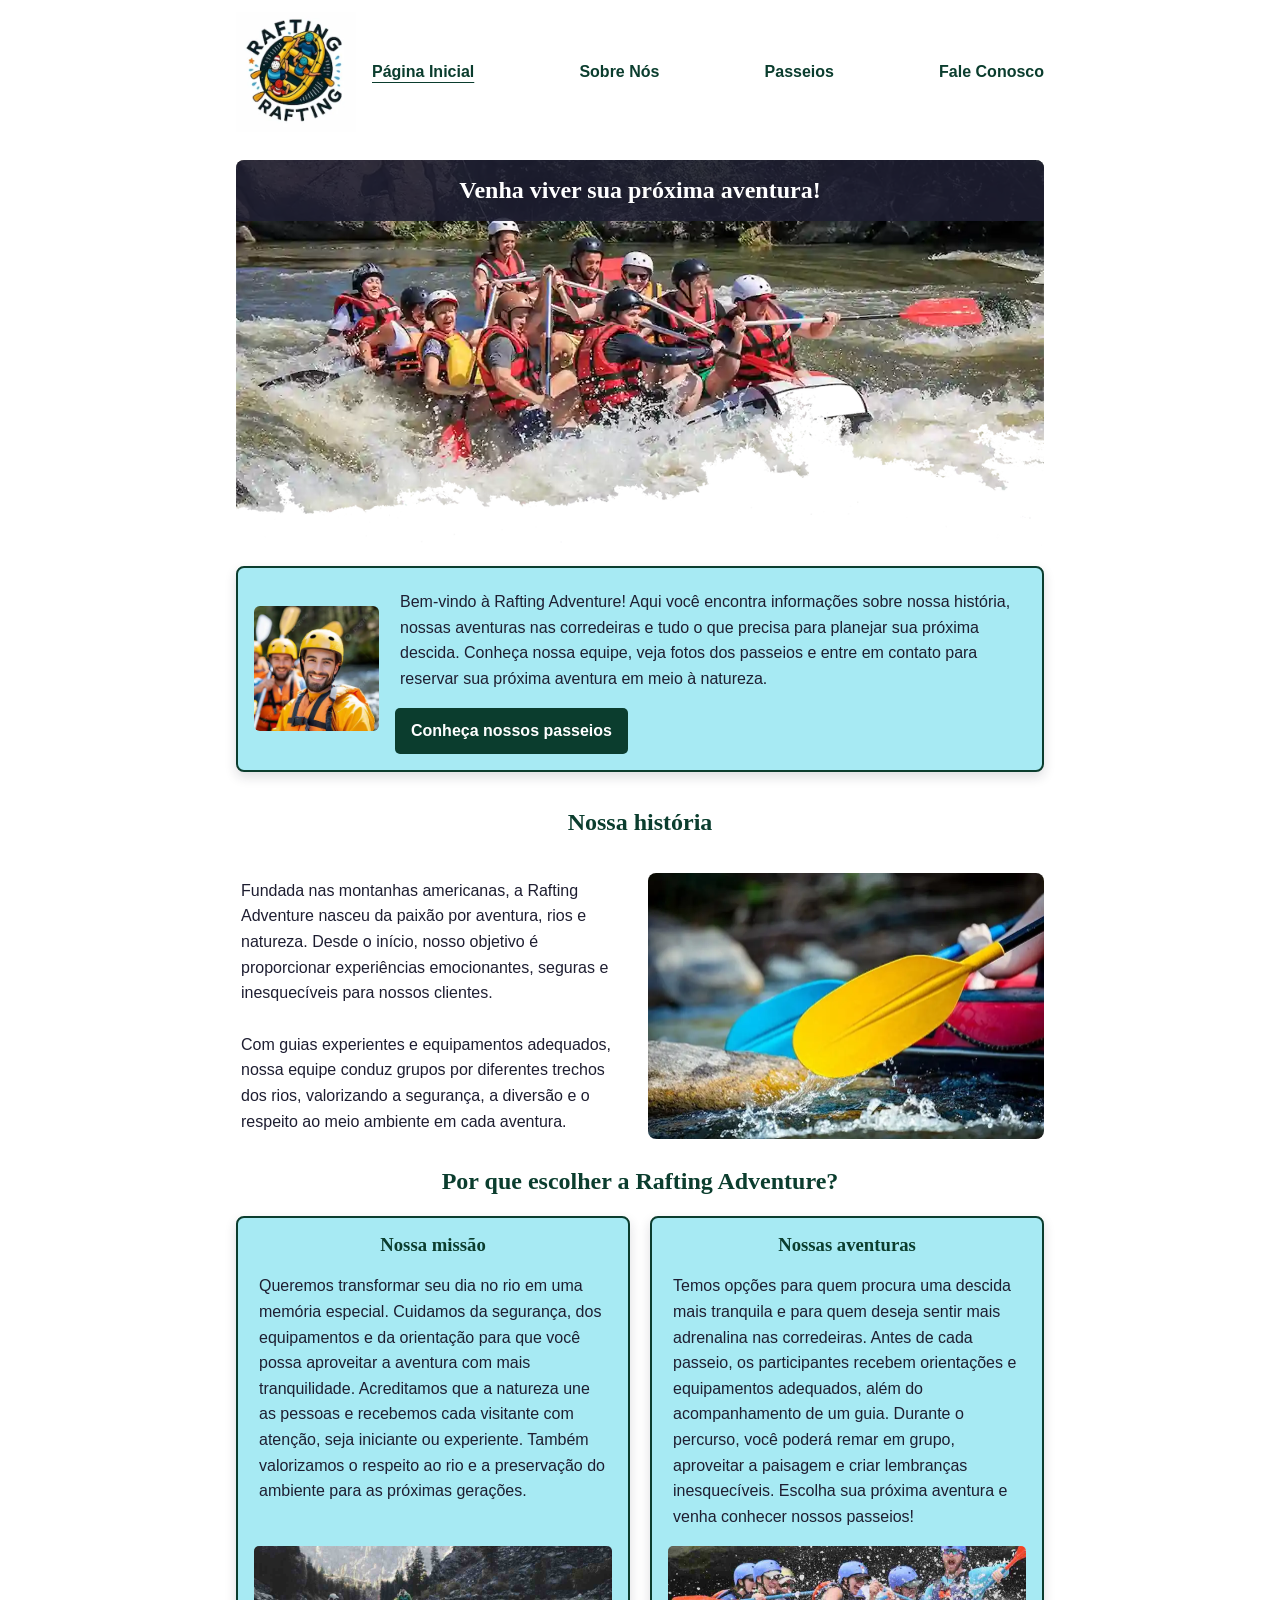
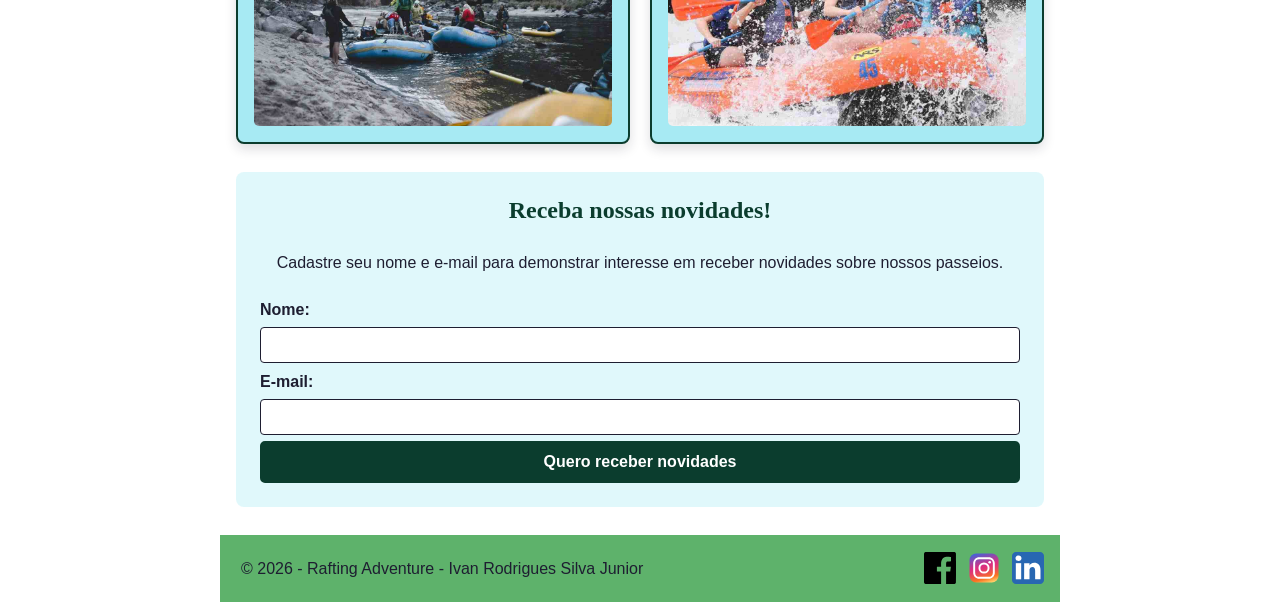
==== commit 1be8c749: "otimização de imagens para deixar página mais leve" ====
--- a/wwr/index.html
+++ b/wwr/index.html
@@ -62,7 +62,7 @@
                 para nossos clientes.
             </p>
 
-            <img src="imagens/historia.jpg"
+            <img src="imagens/historia.webp"
               alt="Remos coloridos utilizados nas aventuras de rafting">
 
             <p>
